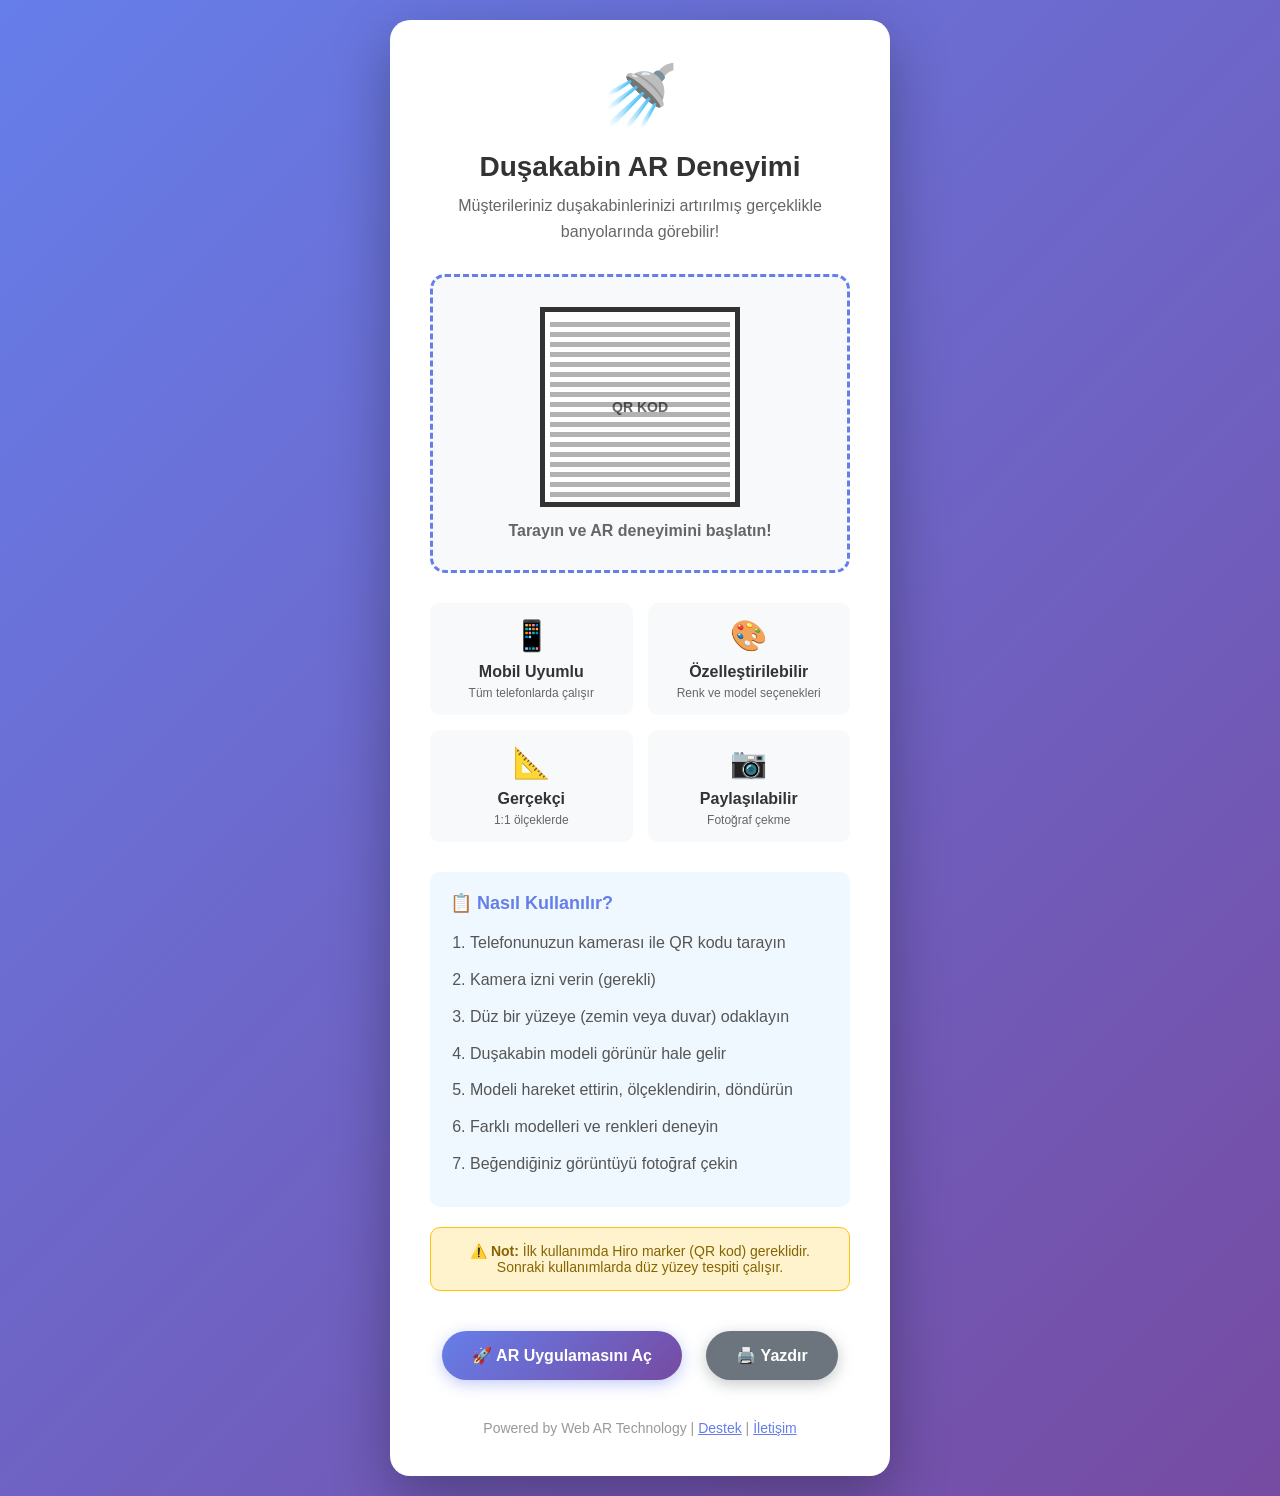
==== qr.html @ bd9b71b0 "Duşakabin AR uygulaması ilk versiyon" ====
<!DOCTYPE html>
<html lang="tr">
<head>
    <meta charset="UTF-8">
    <meta name="viewport" content="width=device-width, initial-scale=1.0">
    <title>Duşakabin AR - QR Kod</title>
    <style>
        * {
            margin: 0;
            padding: 0;
            box-sizing: border-box;
        }
        
        body {
            font-family: 'Segoe UI', Tahoma, Geneva, Verdana, sans-serif;
            background: linear-gradient(135deg, #667eea 0%, #764ba2 100%);
            min-height: 100vh;
            display: flex;
            justify-content: center;
            align-items: center;
            padding: 20px;
        }
        
        .container {
            background: white;
            border-radius: 20px;
            padding: 40px;
            text-align: center;
            box-shadow: 0 20px 60px rgba(0,0,0,0.3);
            max-width: 500px;
            width: 100%;
        }
        
        .logo {
            font-size: 60px;
            margin-bottom: 20px;
        }
        
        h1 {
            color: #333;
            margin-bottom: 10px;
            font-size: 28px;
        }
        
        .subtitle {
            color: #666;
            margin-bottom: 30px;
            font-size: 16px;
            line-height: 1.6;
        }
        
        .qr-container {
            background: #f8f9fa;
            border-radius: 15px;
            padding: 30px;
            margin: 30px 0;
            border: 3px dashed #667eea;
        }
        
        .qr-code {
            width: 200px;
            height: 200px;
            margin: 0 auto;
            background: white;
            border: 5px solid #333;
            display: flex;
            align-items: center;
            justify-content: center;
            font-size: 12px;
            color: #666;
            position: relative;
        }
        
        .qr-code::before {
            content: "QR KOD";
            position: absolute;
            font-weight: bold;
            font-size: 14px;
        }
        
        .qr-pattern {
            width: 180px;
            height: 180px;
            background-image: 
                repeating-linear-gradient(0deg, #000 0px, #000 5px, #fff 5px, #fff 10px),
                repeating-linear-gradient(90deg, #000 0px, #000 5px, #fff 5px, #fff 10px);
            opacity: 0.3;
            mix-blend-mode: multiply;
        }
        
        .instructions {
            background: #f0f8ff;
            border-radius: 10px;
            padding: 20px;
            margin: 20px 0;
            text-align: left;
        }
        
        .instructions h3 {
            color: #667eea;
            margin-bottom: 15px;
            font-size: 18px;
        }
        
        .instructions ol {
            color: #555;
            line-height: 1.8;
            margin-left: 20px;
        }
        
        .instructions li {
            margin-bottom: 8px;
        }
        
        .btn {
            background: linear-gradient(135deg, #667eea 0%, #764ba2 100%);
            color: white;
            border: none;
            padding: 15px 30px;
            border-radius: 25px;
            font-size: 16px;
            font-weight: bold;
            cursor: pointer;
            transition: all 0.3s ease;
            text-decoration: none;
            display: inline-block;
            margin: 10px;
            box-shadow: 0 4px 15px rgba(102, 126, 234, 0.4);
        }
        
        .btn:hover {
            transform: translateY(-2px);
            box-shadow: 0 6px 20px rgba(102, 126, 234, 0.6);
        }
        
        .btn-secondary {
            background: #6c757d;
            box-shadow: 0 4px 15px rgba(108, 117, 125, 0.4);
        }
        
        .btn-secondary:hover {
            box-shadow: 0 6px 20px rgba(108, 117, 125, 0.6);
        }
        
        .features {
            display: grid;
            grid-template-columns: repeat(auto-fit, minmax(150px, 1fr));
            gap: 15px;
            margin: 30px 0;
        }
        
        .feature {
            background: #f8f9fa;
            padding: 15px;
            border-radius: 10px;
            text-align: center;
        }
        
        .feature-icon {
            font-size: 30px;
            margin-bottom: 10px;
        }
        
        .feature-title {
            font-weight: bold;
            color: #333;
            margin-bottom: 5px;
        }
        
        .feature-desc {
            font-size: 12px;
            color: #666;
        }
        
        .note {
            background: #fff3cd;
            border: 1px solid #ffc107;
            border-radius: 10px;
            padding: 15px;
            margin: 20px 0;
            color: #856404;
            font-size: 14px;
        }
        
        @media (max-width: 600px) {
            .container {
                padding: 20px;
            }
            
            h1 {
                font-size: 24px;
            }
            
            .qr-code {
                width: 150px;
                height: 150px;
            }
            
            .qr-pattern {
                width: 130px;
                height: 130px;
            }
        }
    </style>
</head>
<body>
    <div class="container">
        <div class="logo">🚿</div>
        <h1>Duşakabin AR Deneyimi</h1>
        <p class="subtitle">
            Müşterileriniz duşakabinlerinizi artırılmış gerçeklikle banyolarında görebilir!
        </p>
        
        <div class="qr-container">
            <div class="qr-code">
                <div class="qr-pattern"></div>
            </div>
            <p style="margin-top: 15px; color: #666;">
                <strong>Tarayın ve AR deneyimini başlatın!</strong>
            </p>
        </div>
        
        <div class="features">
            <div class="feature">
                <div class="feature-icon">📱</div>
                <div class="feature-title">Mobil Uyumlu</div>
                <div class="feature-desc">Tüm telefonlarda çalışır</div>
            </div>
            <div class="feature">
                <div class="feature-icon">🎨</div>
                <div class="feature-title">Özelleştirilebilir</div>
                <div class="feature-desc">Renk ve model seçenekleri</div>
            </div>
            <div class="feature">
                <div class="feature-icon">📐</div>
                <div class="feature-title">Gerçekçi</div>
                <div class="feature-desc">1:1 ölçeklerde</div>
            </div>
            <div class="feature">
                <div class="feature-icon">📷</div>
                <div class="feature-title">Paylaşılabilir</div>
                <div class="feature-desc">Fotoğraf çekme</div>
            </div>
        </div>
        
        <div class="instructions">
            <h3>📋 Nasıl Kullanılır?</h3>
            <ol>
                <li>Telefonunuzun kamerası ile QR kodu tarayın</li>
                <li>Kamera izni verin (gerekli)</li>
                <li>Düz bir yüzeye (zemin veya duvar) odaklayın</li>
                <li>Duşakabin modeli görünür hale gelir</li>
                <li>Modeli hareket ettirin, ölçeklendirin, döndürün</li>
                <li>Farklı modelleri ve renkleri deneyin</li>
                <li>Beğendiğiniz görüntüyü fotoğraf çekin</li>
            </ol>
        </div>
        
        <div class="note">
            <strong>⚠️ Not:</strong> İlk kullanımda Hiro marker (QR kod) gereklidir. 
            Sonraki kullanımlarda düz yüzey tespiti çalışır.
        </div>
        
        <div style="margin-top: 30px;">
            <a href="index.html" class="btn">🚀 AR Uygulamasını Aç</a>
            <a href="#" onclick="window.print()" class="btn btn-secondary">🖨️ Yazdır</a>
        </div>
        
        <p style="margin-top: 30px; color: #999; font-size: 14px;">
            Powered by Web AR Technology | 
            <a href="#" style="color: #667eea;">Destek</a> | 
            <a href="#" style="color: #667eea;">İletişim</a>
        </p>
    </div>
    
    <script>
        // QR kodu oluştur (basit gösterim)
        function generateQR() {
            const currentUrl = window.location.href.replace('qr.html', 'index.html');
            console.log('QR Code URL:', currentUrl);
            
            // Gerçek QR kod için API kullanılabilir
            // Örnek: https://api.qrserver.com/v1/create-qr-code/?size=200x200&data=URL
        }
        
        generateQR();
        
        // Otomatik yönlendirme (mobil cihazlarda)
        if (/Android|webOS|iPhone|iPad|iPod|BlackBerry|IEMobile|Opera Mini/i.test(navigator.userAgent)) {
            // Mobil cihaz - QR kod göstermeye devam et
        } else {
            // Desktop - doğrudan AR'a yönlendir
            setTimeout(() => {
                if (confirm('Desktop cihaz tespit edildi. AR uygulamasını açmak ister misiniz?')) {
                    window.location.href = 'index.html';
                }
            }, 3000);
        }
    </script>
</body>
</html>
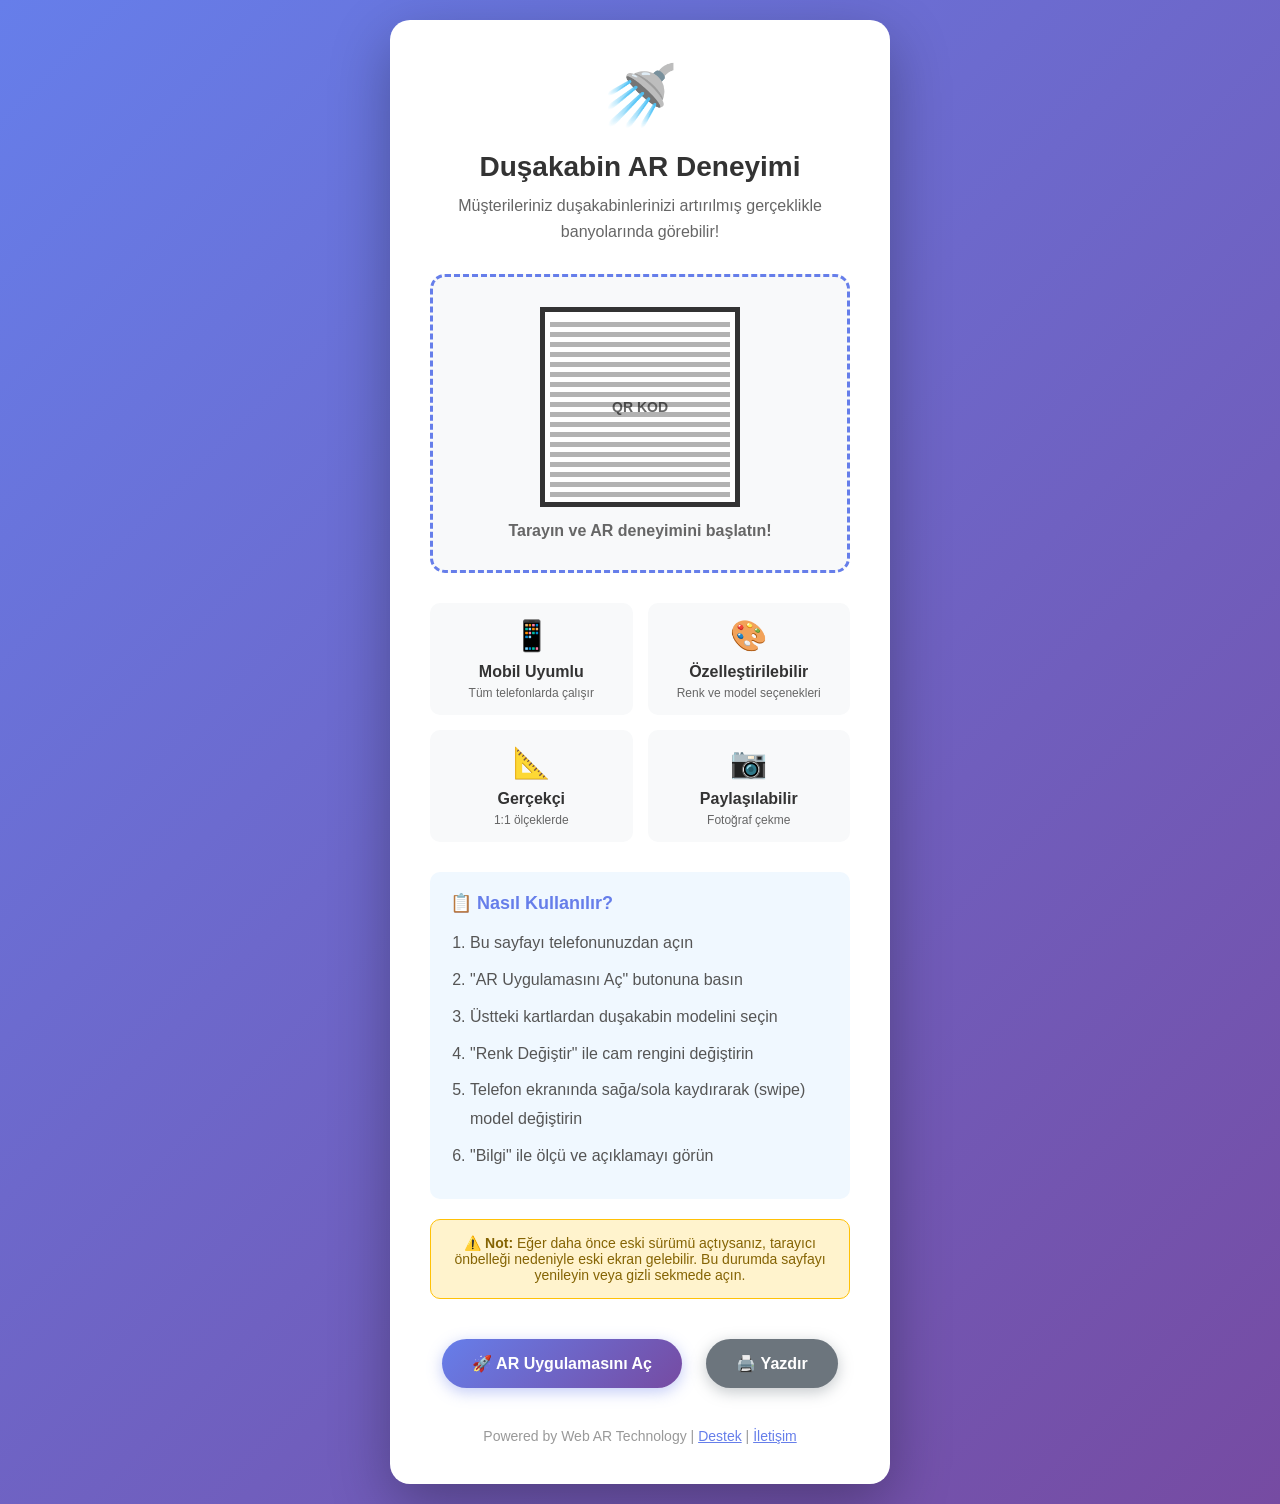
==== commit 4deee034: "Update qr page instructions and add cache-busting link" ====
--- a/qr.html
+++ b/qr.html
@@ -246,23 +246,22 @@
         <div class="instructions">
             <h3>📋 Nasıl Kullanılır?</h3>
             <ol>
-                <li>Telefonunuzun kamerası ile QR kodu tarayın</li>
-                <li>Kamera izni verin (gerekli)</li>
-                <li>Düz bir yüzeye (zemin veya duvar) odaklayın</li>
-                <li>Duşakabin modeli görünür hale gelir</li>
-                <li>Modeli hareket ettirin, ölçeklendirin, döndürün</li>
-                <li>Farklı modelleri ve renkleri deneyin</li>
-                <li>Beğendiğiniz görüntüyü fotoğraf çekin</li>
+                <li>Bu sayfayı telefonunuzdan açın</li>
+                <li>"AR Uygulamasını Aç" butonuna basın</li>
+                <li>Üstteki kartlardan duşakabin modelini seçin</li>
+                <li>"Renk Değiştir" ile cam rengini değiştirin</li>
+                <li>Telefon ekranında sağa/sola kaydırarak (swipe) model değiştirin</li>
+                <li>"Bilgi" ile ölçü ve açıklamayı görün</li>
             </ol>
         </div>
         
         <div class="note">
-            <strong>⚠️ Not:</strong> İlk kullanımda Hiro marker (QR kod) gereklidir. 
-            Sonraki kullanımlarda düz yüzey tespiti çalışır.
+            <strong>⚠️ Not:</strong> Eğer daha önce eski sürümü açtıysanız, tarayıcı önbelleği nedeniyle eski ekran gelebilir.
+            Bu durumda sayfayı yenileyin veya gizli sekmede açın.
         </div>
         
         <div style="margin-top: 30px;">
-            <a href="index.html" class="btn">🚀 AR Uygulamasını Aç</a>
+            <a href="index.html?v=1" class="btn">🚀 AR Uygulamasını Aç</a>
             <a href="#" onclick="window.print()" class="btn btn-secondary">🖨️ Yazdır</a>
         </div>
         
@@ -276,7 +275,7 @@
     <script>
         // QR kodu oluştur (basit gösterim)
         function generateQR() {
-            const currentUrl = window.location.href.replace('qr.html', 'index.html');
+            const currentUrl = window.location.href.replace('qr.html', 'index.html?v=1');
             console.log('QR Code URL:', currentUrl);
             
             // Gerçek QR kod için API kullanılabilir
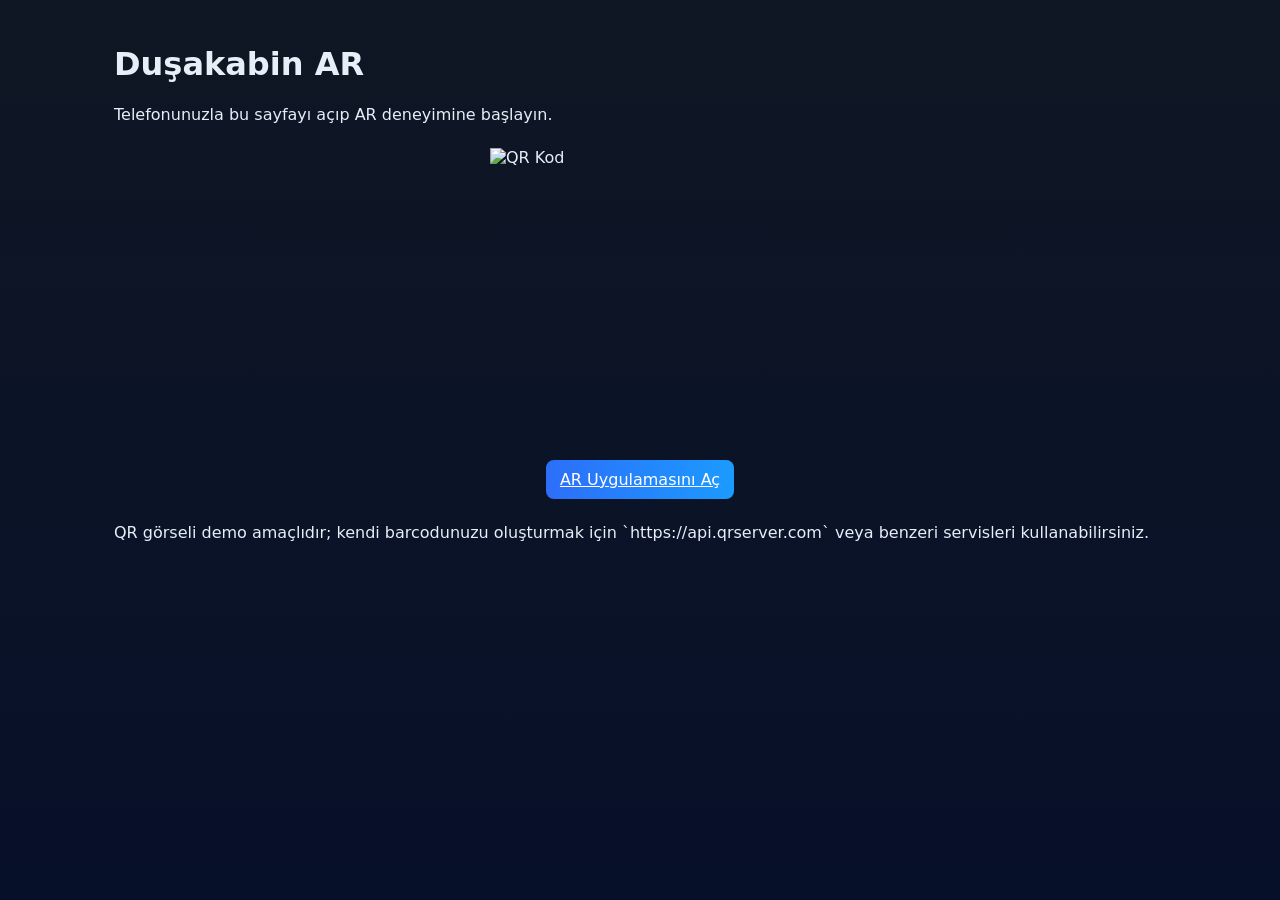
==== commit fdef558d: "chore: rebuild site from scratch — clean professional AR demo" ====
--- a/qr.html
+++ b/qr.html
@@ -1,300 +1,23 @@
-<!DOCTYPE html>
+<!doctype html>
 <html lang="tr">
-<head>
-    <meta charset="UTF-8">
-    <meta name="viewport" content="width=device-width, initial-scale=1.0">
-    <title>Duşakabin AR - QR Kod</title>
-    <style>
-        * {
-            margin: 0;
-            padding: 0;
-            box-sizing: border-box;
-        }
-        
-        body {
-            font-family: 'Segoe UI', Tahoma, Geneva, Verdana, sans-serif;
-            background: linear-gradient(135deg, #667eea 0%, #764ba2 100%);
-            min-height: 100vh;
-            display: flex;
-            justify-content: center;
-            align-items: center;
-            padding: 20px;
-        }
-        
-        .container {
-            background: white;
-            border-radius: 20px;
-            padding: 40px;
-            text-align: center;
-            box-shadow: 0 20px 60px rgba(0,0,0,0.3);
-            max-width: 500px;
-            width: 100%;
-        }
-        
-        .logo {
-            font-size: 60px;
-            margin-bottom: 20px;
-        }
-        
-        h1 {
-            color: #333;
-            margin-bottom: 10px;
-            font-size: 28px;
-        }
-        
-        .subtitle {
-            color: #666;
-            margin-bottom: 30px;
-            font-size: 16px;
-            line-height: 1.6;
-        }
-        
-        .qr-container {
-            background: #f8f9fa;
-            border-radius: 15px;
-            padding: 30px;
-            margin: 30px 0;
-            border: 3px dashed #667eea;
-        }
-        
-        .qr-code {
-            width: 200px;
-            height: 200px;
-            margin: 0 auto;
-            background: white;
-            border: 5px solid #333;
-            display: flex;
-            align-items: center;
-            justify-content: center;
-            font-size: 12px;
-            color: #666;
-            position: relative;
-        }
-        
-        .qr-code::before {
-            content: "QR KOD";
-            position: absolute;
-            font-weight: bold;
-            font-size: 14px;
-        }
-        
-        .qr-pattern {
-            width: 180px;
-            height: 180px;
-            background-image: 
-                repeating-linear-gradient(0deg, #000 0px, #000 5px, #fff 5px, #fff 10px),
-                repeating-linear-gradient(90deg, #000 0px, #000 5px, #fff 5px, #fff 10px);
-            opacity: 0.3;
-            mix-blend-mode: multiply;
-        }
-        
-        .instructions {
-            background: #f0f8ff;
-            border-radius: 10px;
-            padding: 20px;
-            margin: 20px 0;
-            text-align: left;
-        }
-        
-        .instructions h3 {
-            color: #667eea;
-            margin-bottom: 15px;
-            font-size: 18px;
-        }
-        
-        .instructions ol {
-            color: #555;
-            line-height: 1.8;
-            margin-left: 20px;
-        }
-        
-        .instructions li {
-            margin-bottom: 8px;
-        }
-        
-        .btn {
-            background: linear-gradient(135deg, #667eea 0%, #764ba2 100%);
-            color: white;
-            border: none;
-            padding: 15px 30px;
-            border-radius: 25px;
-            font-size: 16px;
-            font-weight: bold;
-            cursor: pointer;
-            transition: all 0.3s ease;
-            text-decoration: none;
-            display: inline-block;
-            margin: 10px;
-            box-shadow: 0 4px 15px rgba(102, 126, 234, 0.4);
-        }
-        
-        .btn:hover {
-            transform: translateY(-2px);
-            box-shadow: 0 6px 20px rgba(102, 126, 234, 0.6);
-        }
-        
-        .btn-secondary {
-            background: #6c757d;
-            box-shadow: 0 4px 15px rgba(108, 117, 125, 0.4);
-        }
-        
-        .btn-secondary:hover {
-            box-shadow: 0 6px 20px rgba(108, 117, 125, 0.6);
-        }
-        
-        .features {
-            display: grid;
-            grid-template-columns: repeat(auto-fit, minmax(150px, 1fr));
-            gap: 15px;
-            margin: 30px 0;
-        }
-        
-        .feature {
-            background: #f8f9fa;
-            padding: 15px;
-            border-radius: 10px;
-            text-align: center;
-        }
-        
-        .feature-icon {
-            font-size: 30px;
-            margin-bottom: 10px;
-        }
-        
-        .feature-title {
-            font-weight: bold;
-            color: #333;
-            margin-bottom: 5px;
-        }
-        
-        .feature-desc {
-            font-size: 12px;
-            color: #666;
-        }
-        
-        .note {
-            background: #fff3cd;
-            border: 1px solid #ffc107;
-            border-radius: 10px;
-            padding: 15px;
-            margin: 20px 0;
-            color: #856404;
-            font-size: 14px;
-        }
-        
-        @media (max-width: 600px) {
-            .container {
-                padding: 20px;
-            }
-            
-            h1 {
-                font-size: 24px;
-            }
-            
-            .qr-code {
-                width: 150px;
-                height: 150px;
-            }
-            
-            .qr-pattern {
-                width: 130px;
-                height: 130px;
-            }
-        }
-    </style>
-</head>
-<body>
-    <div class="container">
-        <div class="logo">🚿</div>
-        <h1>Duşakabin AR Deneyimi</h1>
-        <p class="subtitle">
-            Müşterileriniz duşakabinlerinizi artırılmış gerçeklikle banyolarında görebilir!
-        </p>
-        
-        <div class="qr-container">
-            <div class="qr-code">
-                <div class="qr-pattern"></div>
-            </div>
-            <p style="margin-top: 15px; color: #666;">
-                <strong>Tarayın ve AR deneyimini başlatın!</strong>
-            </p>
-        </div>
-        
-        <div class="features">
-            <div class="feature">
-                <div class="feature-icon">📱</div>
-                <div class="feature-title">Mobil Uyumlu</div>
-                <div class="feature-desc">Tüm telefonlarda çalışır</div>
-            </div>
-            <div class="feature">
-                <div class="feature-icon">🎨</div>
-                <div class="feature-title">Özelleştirilebilir</div>
-                <div class="feature-desc">Renk ve model seçenekleri</div>
-            </div>
-            <div class="feature">
-                <div class="feature-icon">📐</div>
-                <div class="feature-title">Gerçekçi</div>
-                <div class="feature-desc">1:1 ölçeklerde</div>
-            </div>
-            <div class="feature">
-                <div class="feature-icon">📷</div>
-                <div class="feature-title">Paylaşılabilir</div>
-                <div class="feature-desc">Fotoğraf çekme</div>
-            </div>
-        </div>
-        
-        <div class="instructions">
-            <h3>📋 Nasıl Kullanılır?</h3>
-            <ol>
-                <li>Bu sayfayı telefonunuzdan açın</li>
-                <li>"AR Uygulamasını Aç" butonuna basın</li>
-                <li>Üstteki kartlardan duşakabin modelini seçin</li>
-                <li>"Renk Değiştir" ile cam rengini değiştirin</li>
-                <li>Telefon ekranında sağa/sola kaydırarak (swipe) model değiştirin</li>
-                <li>"Bilgi" ile ölçü ve açıklamayı görün</li>
-            </ol>
-        </div>
-        
-        <div class="note">
-            <strong>⚠️ Not:</strong> Eğer daha önce eski sürümü açtıysanız, tarayıcı önbelleği nedeniyle eski ekran gelebilir.
-            Bu durumda sayfayı yenileyin veya gizli sekmede açın.
-        </div>
-        
-        <div style="margin-top: 30px;">
-            <a href="index.html?v=1" class="btn">🚀 AR Uygulamasını Aç</a>
-            <a href="#" onclick="window.print()" class="btn btn-secondary">🖨️ Yazdır</a>
-        </div>
-        
-        <p style="margin-top: 30px; color: #999; font-size: 14px;">
-            Powered by Web AR Technology | 
-            <a href="#" style="color: #667eea;">Destek</a> | 
-            <a href="#" style="color: #667eea;">İletişim</a>
-        </p>
-    </div>
-    
-    <script>
-        // QR kodu oluştur (basit gösterim)
-        function generateQR() {
-            const currentUrl = window.location.href.replace('qr.html', 'index.html?v=1');
-            console.log('QR Code URL:', currentUrl);
-            
-            // Gerçek QR kod için API kullanılabilir
-            // Örnek: https://api.qrserver.com/v1/create-qr-code/?size=200x200&data=URL
-        }
-        
-        generateQR();
-        
-        // Otomatik yönlendirme (mobil cihazlarda)
-        if (/Android|webOS|iPhone|iPad|iPod|BlackBerry|IEMobile|Opera Mini/i.test(navigator.userAgent)) {
-            // Mobil cihaz - QR kod göstermeye devam et
-        } else {
-            // Desktop - doğrudan AR'a yönlendir
-            setTimeout(() => {
-                if (confirm('Desktop cihaz tespit edildi. AR uygulamasını açmak ister misiniz?')) {
-                    window.location.href = 'index.html';
-                }
-            }, 3000);
-        }
-    </script>
-</body>
+  <head>
+    <meta charset="utf-8" />
+    <meta name="viewport" content="width=device-width,initial-scale=1" />
+    <title>Duşakabin AR — QR</title>
+    <meta name="description" content="Bu sayfa AR deneyimine yönlendiren QR kod içindir." />
+    <link rel="stylesheet" href="styles.css">
+  </head>
+  <body>
+    <main class="container">
+      <h1>Duşakabin AR</h1>
+      <p>Telefonunuzla bu sayfayı açıp AR deneyimine başlayın.</p>
+
+      <div style="margin:24px 0;display:flex;gap:12px;align-items:center;flex-direction:column">
+        <img src="https://api.qrserver.com/v1/create-qr-code/?size=300x300&data=https://nikbayeren.github.io/du-s" alt="QR Kod" width="300" height="300">
+        <a class="btn primary" href="index.html">AR Uygulamasını Aç</a>
+      </div>
+
+      <p class="muted">QR görseli demo amaçlıdır; kendi barcodunuzu oluşturmak için `https://api.qrserver.com` veya benzeri servisleri kullanabilirsiniz.</p>
+    </main>
+  </body>
 </html>
--- a/styles.css
+++ b/styles.css
@@ -0,0 +1,30 @@
+:root{
+  --bg:#0f1724;
+  --card:#0b1220;
+  --accent:#2d6ef9;
+  --muted:#9aa6c1;
+  --glass: rgba(255,255,255,0.03);
+}
+*{box-sizing:border-box}
+body{font-family:Inter,Segoe UI,system-ui,-apple-system,Roboto,"Helvetica Neue",Arial;color:#e6eef8;background:linear-gradient(180deg,var(--bg),#071029);margin:0;min-height:100vh}
+.container{max-width:1100px;margin:0 auto;padding:24px}
+.site__header{padding:28px 0}
+.brand{font-size:22px;margin:0;color:var(--accent)}
+.tagline{margin:6px 0 0;color:var(--muted)}
+.layout{display:grid;grid-template-columns:320px 1fr;gap:20px;align-items:start;padding-bottom:40px}
+.panel{background:var(--card);border-radius:12px;padding:16px;border:1px solid rgba(255,255,255,0.03)}
+.list-panel h2{margin:0 0 12px}
+.product-list{display:flex;flex-direction:column;gap:10px}
+.product{display:flex;gap:12px;align-items:center;padding:10px;border-radius:10px;background:var(--glass);cursor:pointer;border:1px solid transparent}
+.product:hover{border-color:rgba(45,110,249,0.12)}
+.product.active{box-shadow:0 6px 18px rgba(13,40,80,0.6);border-color:rgba(45,110,249,0.18)}
+.product .icon{font-size:20px}
+.product .meta b{display:block}
+.viewer-panel{display:flex;flex-direction:column;gap:12px}
+model-viewer{width:100%;height:min(62vh,620px);background:#071029;border-radius:10px}
+.controls{display:flex;gap:10px}
+.btn{background:#0b1220;color:#e6eef8;border:1px solid rgba(255,255,255,0.04);padding:10px 14px;border-radius:8px;cursor:pointer}
+.btn.primary{background:linear-gradient(90deg,var(--accent),#1b9bff);color:#fff;border:none}
+.status{color:var(--muted);min-height:20px}
+.footer{padding:18px 0;color:var(--muted);font-size:13px}
+@media(max-width:860px){.layout{grid-template-columns:1fr;}.container{padding:16px}}
